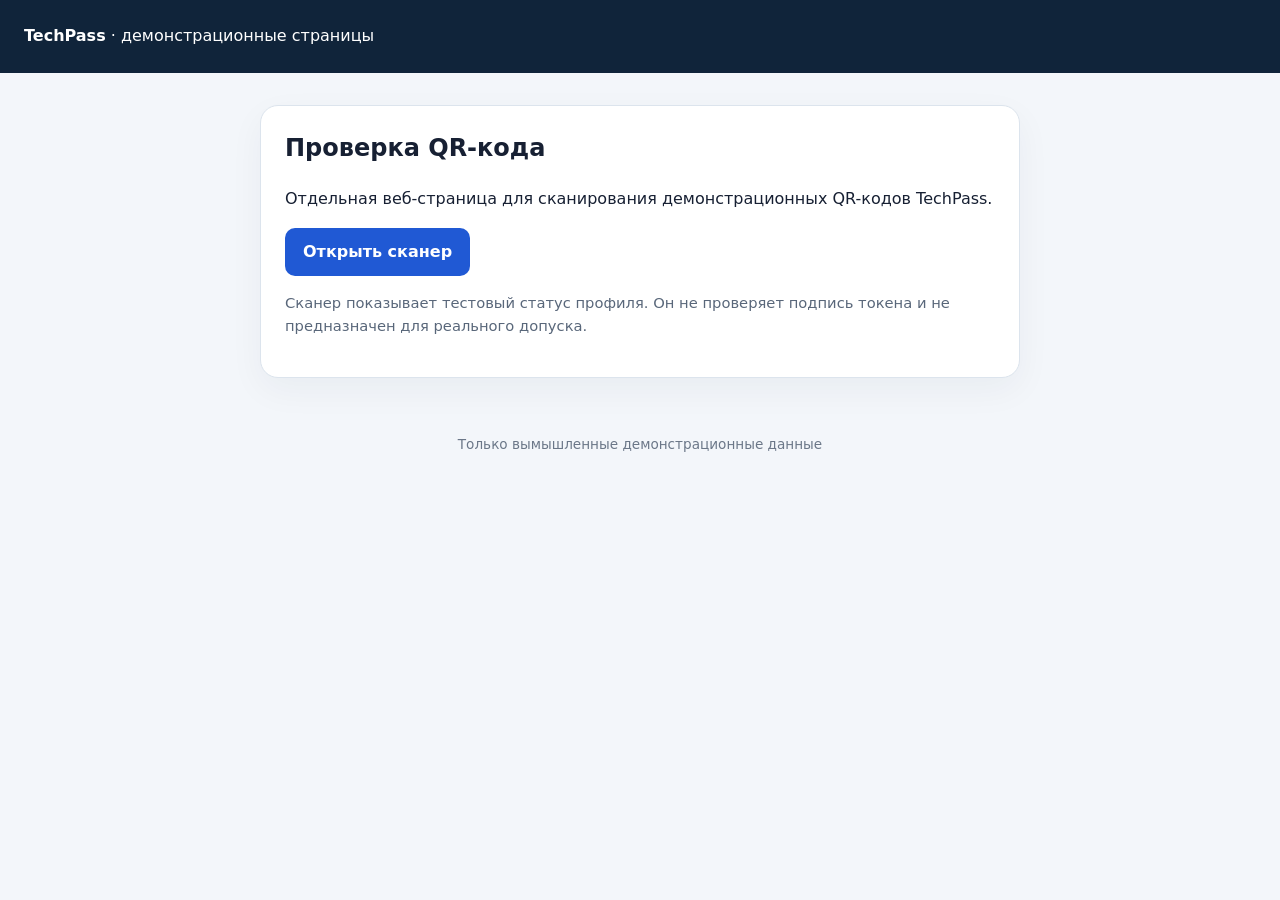
==== docs/index.html @ 312dcdf4 "Add TechPass Pages landing page" ====
<!doctype html>
<html lang="ru">
<head>
  <meta charset="utf-8">
  <meta name="viewport" content="width=device-width, initial-scale=1">
  <meta name="theme-color" content="#10243a">
  <title>TechPass — демонстрационные страницы</title>
  <style>
    :root { color-scheme: light; font: 16px/1.55 system-ui, sans-serif; color: #172033; background: #f3f6fa; }
    * { box-sizing: border-box; }
    body { margin: 0; }
    header { padding: 24px; color: white; background: #10243a; }
    main { width: min(760px, calc(100% - 32px)); margin: 32px auto; }
    .card { padding: 24px; border: 1px solid #dce4ed; border-radius: 18px; background: white; box-shadow: 0 12px 35px #10243a0c; }
    h1, h2, p { margin-top: 0; }
    .button { display: inline-block; padding: 12px 18px; border-radius: 10px; color: white; background: #2059d4; text-decoration: none; font-weight: 700; }
    .note { color: #59677a; font-size: .92rem; }
    footer { padding: 24px; text-align: center; color: #6b7788; font-size: .85rem; }
  </style>
</head>
<body>
  <header><strong>TechPass</strong> · демонстрационные страницы</header>
  <main>
    <section class="card">
      <h1>Проверка QR-кода</h1>
      <p>Отдельная веб-страница для сканирования демонстрационных QR-кодов TechPass.</p>
      <p><a class="button" href="checker/">Открыть сканер</a></p>
      <p class="note">Сканер показывает тестовый статус профиля. Он не проверяет подпись токена и не предназначен для реального допуска.</p>
    </section>
  </main>
  <footer>Только вымышленные демонстрационные данные</footer>
</body>
</html>
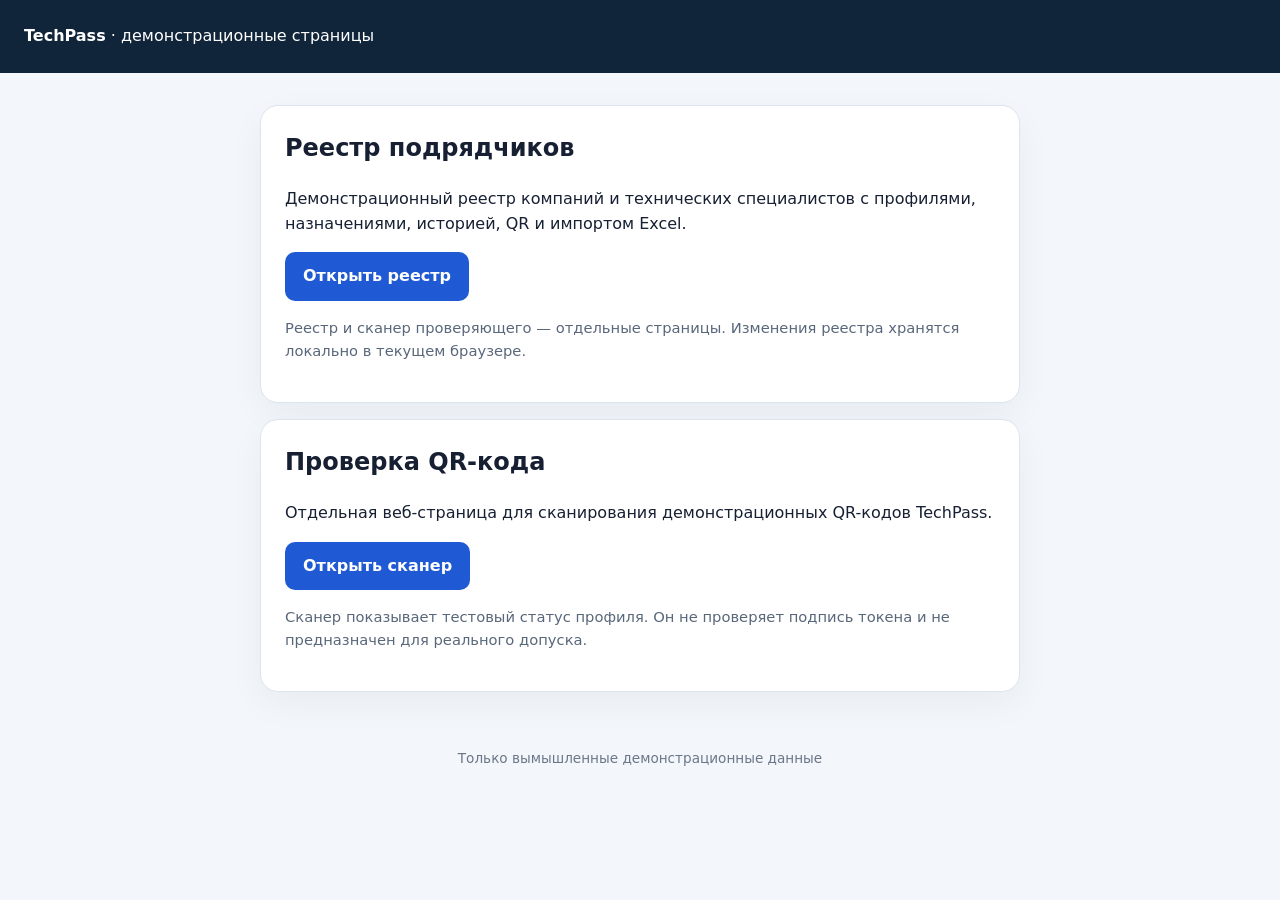
==== commit 96b1c43b: "Add contractor registry demo for web and Android" ====
--- a/docs/index.html
+++ b/docs/index.html
@@ -22,6 +22,12 @@
   <header><strong>TechPass</strong> · демонстрационные страницы</header>
   <main>
     <section class="card">
+      <h1>Реестр подрядчиков</h1>
+      <p>Демонстрационный реестр компаний и технических специалистов с профилями, назначениями, историей, QR и импортом Excel.</p>
+      <p><a class="button" href="registry/">Открыть реестр</a></p>
+      <p class="note">Реестр и сканер проверяющего — отдельные страницы. Изменения реестра хранятся локально в текущем браузере.</p>
+    </section>
+    <section class="card" style="margin-top:16px">
       <h1>Проверка QR-кода</h1>
       <p>Отдельная веб-страница для сканирования демонстрационных QR-кодов TechPass.</p>
       <p><a class="button" href="checker/">Открыть сканер</a></p>
